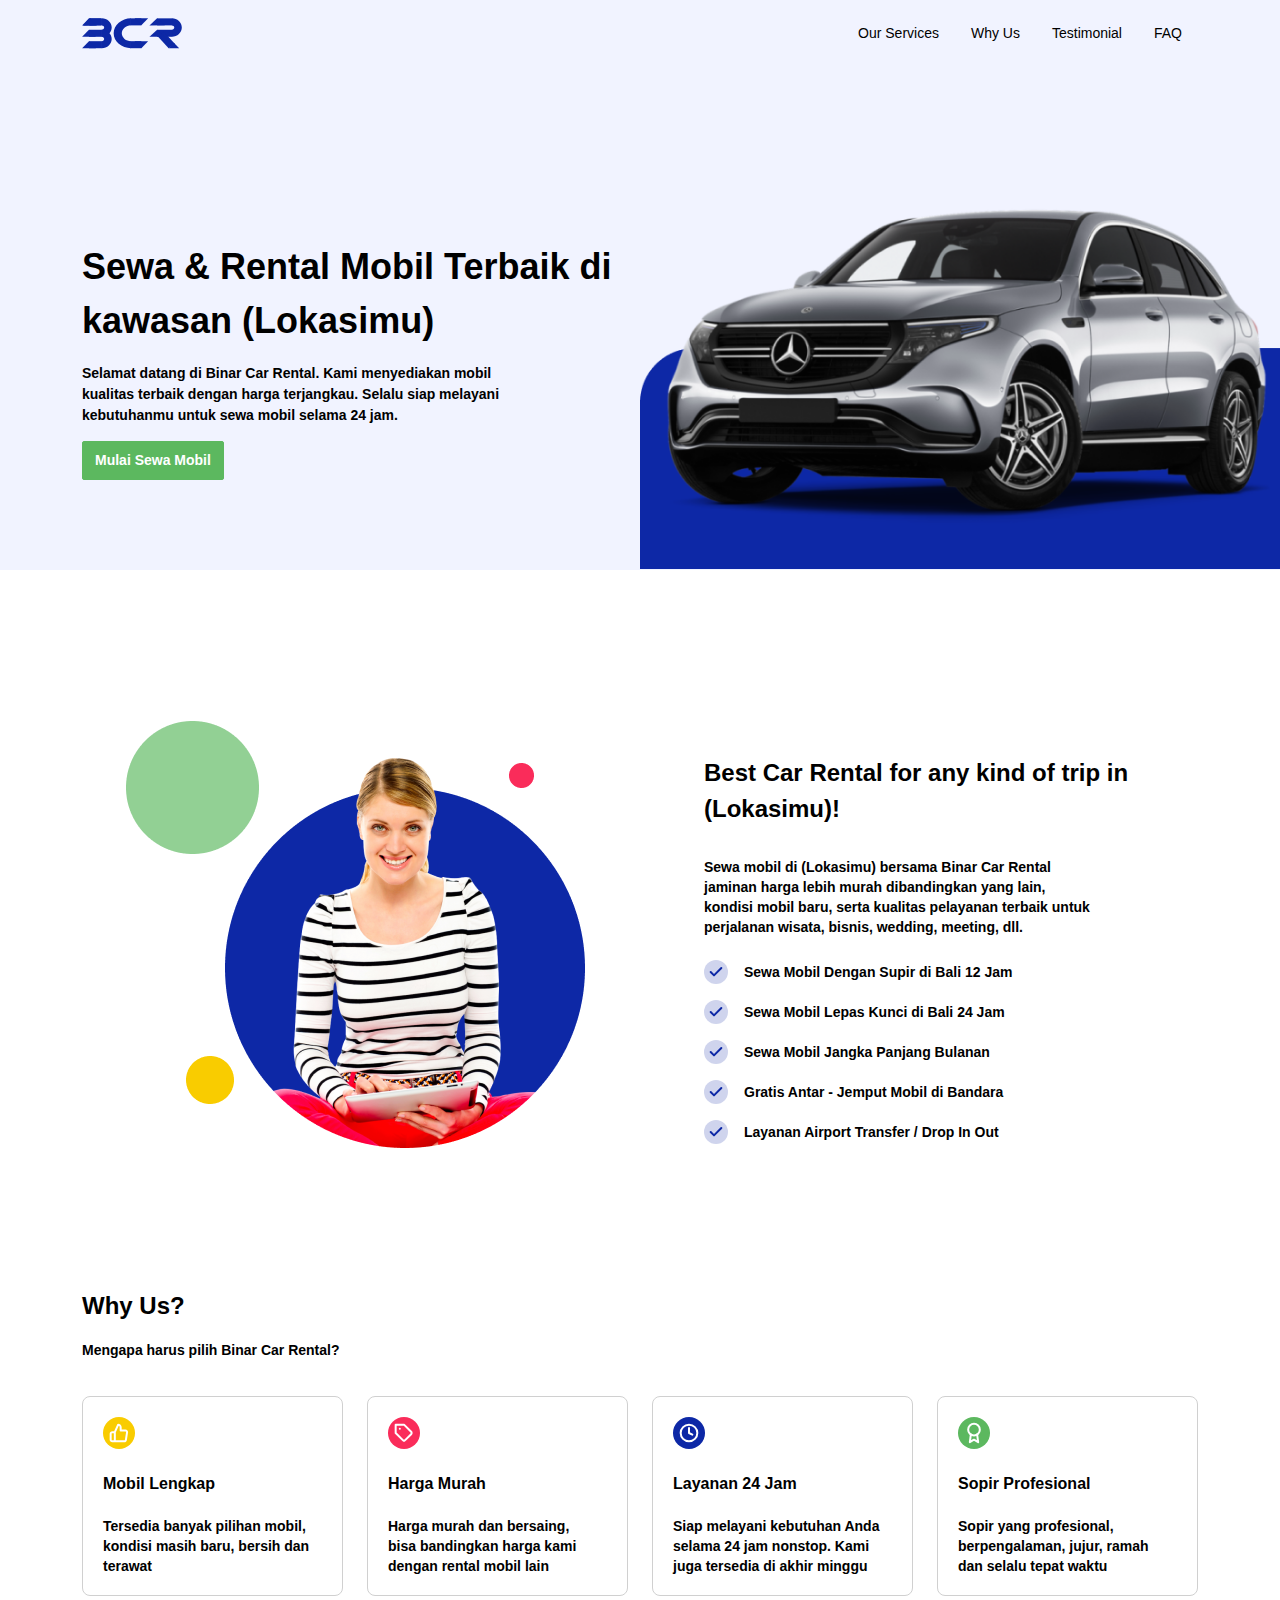
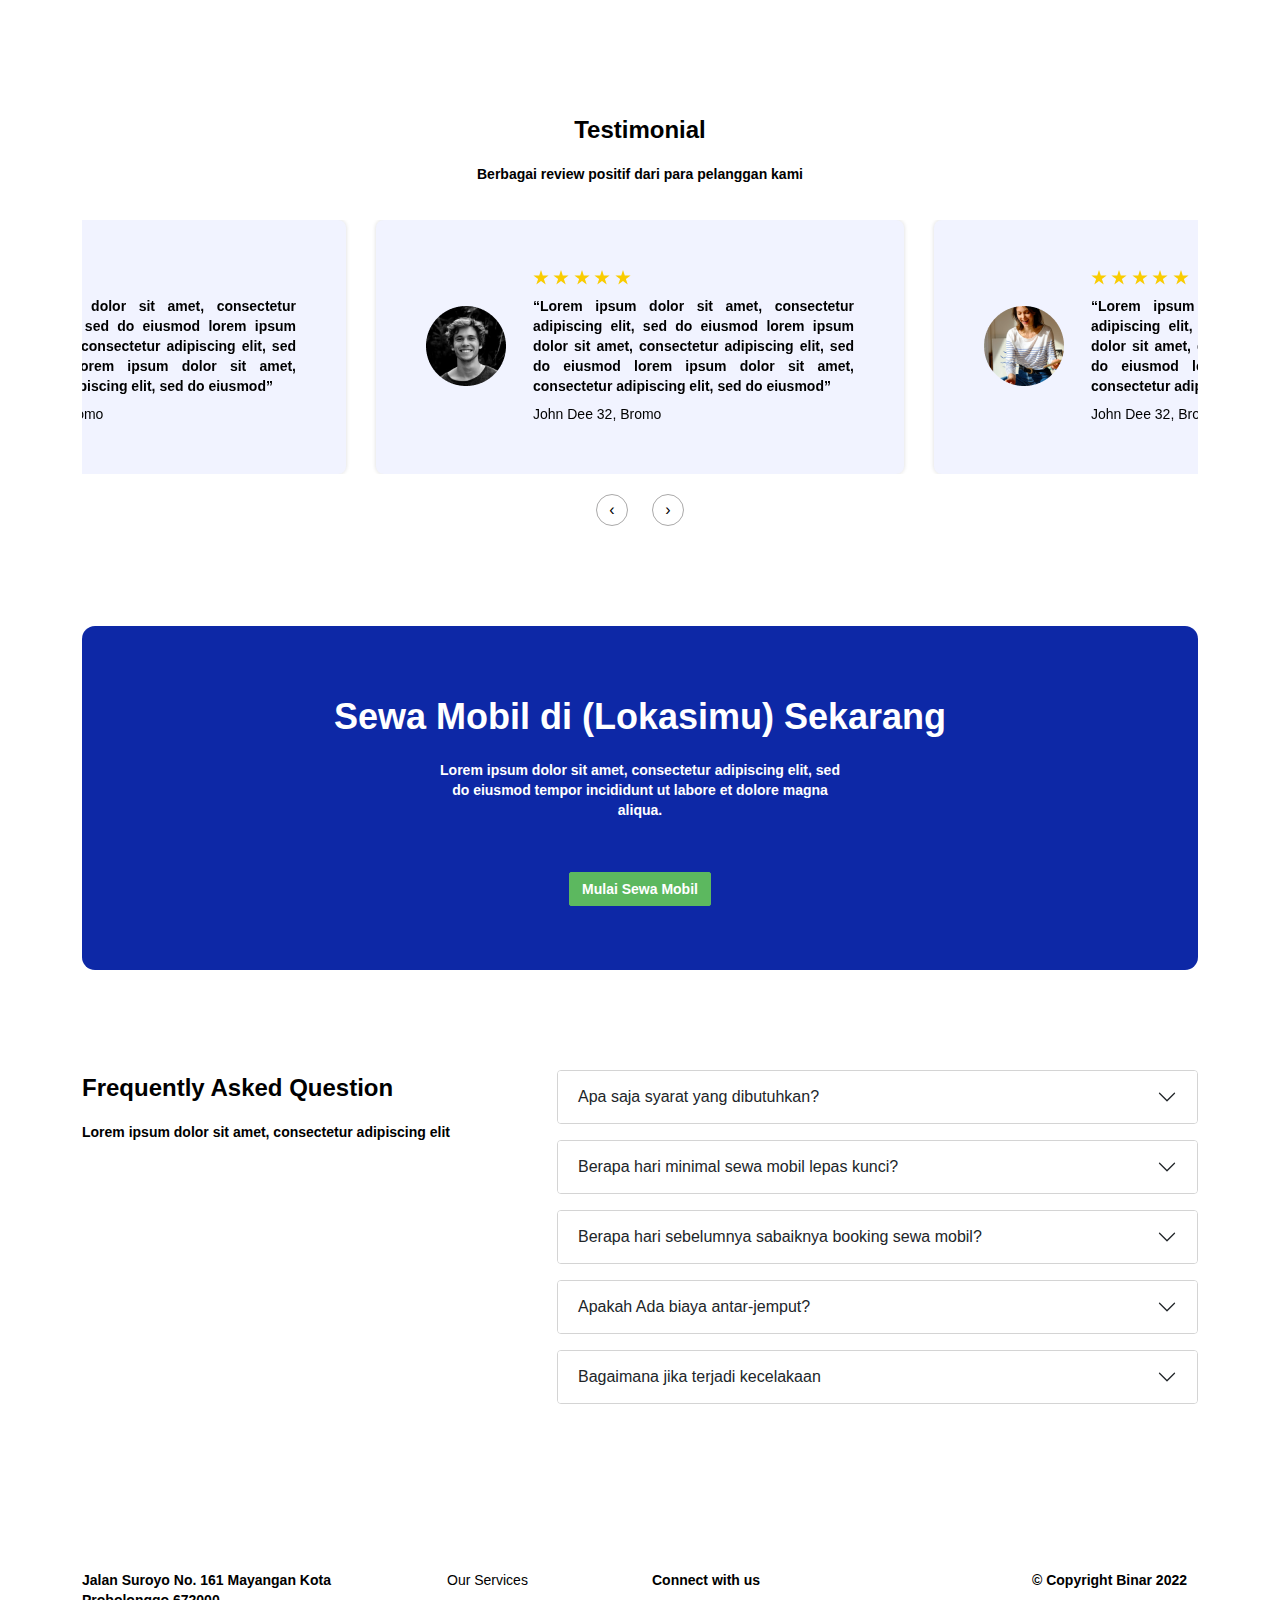
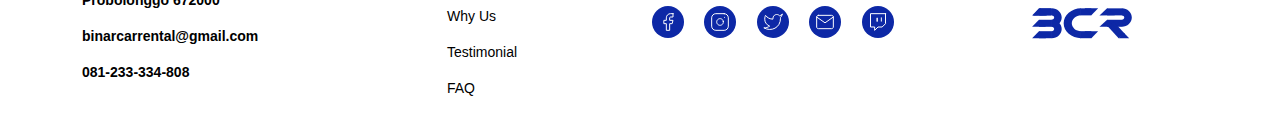
==== index.html @ c58bbc81 "index.html" ====
<!DOCTYPE html>
<html lang="en">

<head>
  <meta charset="UTF-8" />
  <meta http-equiv="X-UA-Compatible" content="IE=edge" />
  <meta name="viewport" content="width=device-width, initial-scale=1.0" />
  <link rel="shortcut icon" href="./images/baby-car.ico" type="image/x-icon" />
  <link rel="stylesheet" href="./css/bootstrap.css" />
  <link rel="stylesheet" href="./css/reset.css" />
  <link rel="stylesheet" href="./css/owl.carousel.min.css">
  <link rel="stylesheet" href="./css/styles.css" />
  <title>Binar Car Rental</title>
</head>

<body>
  <header class="header-nav">
    <div class="container">
      <div class="row">
        <a href="#hero-section" class="logo">
          <img src="./images/logo.svg" alt="">
        </a>
        <div class="sidebar">
          <div class="top-sidebar">
            <a href="#hero-section" class="logo-sidebar">
              <img src="./images/logo.svg" alt="">
            </a>
            <div class="close-button">
              <img class="" src="./images/close.svg" alt="">
            </div>
          </div>
          <ul class="navbar">
            <li>
              <a href="#our-services">Our Services</a>
            </li>
            <li>
              <a href="#why-us">Why Us</a>
            </li>
            <li>
              <a href="#testimonial">Testimonial</a>
            </li>
            <li>
              <a href="#faq">FAQ</a>
            </li>
          </ul>
        </div>
        <div class="overlay-bg"></div>
        <div class="burger-icon">
          <img src="./images/menu.png" alt="">
        </div>
      </div>
    </div>
  </header>

  <main class="main">
    <section class="hero-section" id="hero-section">
      <div class="container">
        <div class="col-lg-6">
          <div class="hero-content">
            <h1>Sewa & Rental Mobil Terbaik di kawasan (Lokasimu)</h1>
            <p>Selamat datang di Binar Car Rental. Kami menyediakan mobil kualitas terbaik dengan harga terjangkau.
              Selalu siap melayani kebutuhanmu untuk sewa mobil selama 24 jam.</p>
            <a href="" class="btn btn-success">Mulai Sewa Mobil</a>
          </div>
        </div>
      </div>
      <div class="hero-thumbnail">
        <img src="./images/img_car.png" alt="">
      </div>
    </section>

    <section class="our-services" id="our-services">
      <div class="container">
        <div class="row">
          <div class="col-lg-6 col-md-12">
            <div class="img-service">
              <img src="./images/img_service.png" alt="">
            </div>
          </div>
          <div class="col-lg-6 col-md-12">
            <div class="services-desc">
              <h3>Best Car Rental for any kind of trip in (Lokasimu)!</h3>
              <p>Sewa mobil di (Lokasimu) bersama Binar Car Rental jaminan harga lebih murah dibandingkan yang lain,
                kondisi mobil baru, serta kualitas pelayanan terbaik untuk perjalanan wisata, bisnis, wedding,
                meeting, dll.</p>
              <ul>
                <img src="./images/check-icon.svg" alt="">
                <li>Sewa Mobil Dengan Supir di Bali 12 Jam</li>
              </ul>
              <ul>
                <img src="./images/check-icon.svg" alt="">
                <li>Sewa Mobil Lepas Kunci di Bali 24 Jam</li>
              </ul>
              <ul>
                <img src="./images/check-icon.svg" alt="">
                <li>Sewa Mobil Jangka Panjang Bulanan</li>
              </ul>
              <ul>
                <img src="./images/check-icon.svg" alt="">
                <li>Gratis Antar - Jemput Mobil di Bandara</li>
              </ul>
              <ul>
                <img src="./images/check-icon.svg" alt="">
                <li>Layanan Airport Transfer / Drop In Out</li>
              </ul>
            </div>
          </div>
        </div>
      </div>
    </section>

    <section class="why-us" id="why-us">
      <div class="container">
        <div class="why-head">
          <h3>Why Us?</h3>
          <h4>Mengapa harus pilih Binar Car Rental?</h4>
        </div>
        <div class="row">
          <div class="col-lg-3 col-md-6">
            <div class="why-border">
              <div class="why-content">
                <img src="./images/why-1.svg" alt="">
                <h4>Mobil Lengkap</h4>
                <h5>
                  Tersedia banyak pilihan mobil, kondisi masih baru, bersih dan terawat
                </h5>
              </div>
            </div>
          </div>
          <div class="col-lg-3 col-md-6">
            <div class="why-border">
              <div class="why-content">
                <img src="./images/why-2.svg" alt="">
                <h4>Harga Murah</h4>
                <h5>
                  Harga murah dan bersaing, bisa bandingkan harga kami dengan rental mobil lain
                </h5>
              </div>
            </div>
          </div>
          <div class="col-lg-3 col-md-6">
            <div class="why-border">
              <div class="why-content">
                <img src="./images/why-3.svg" alt="">
                <h4>Layanan 24 Jam</h4>
                <h5>
                  Siap melayani kebutuhan Anda selama 24 jam nonstop. Kami juga tersedia di akhir minggu
                </h5>
              </div>
            </div>
          </div>
          <div class="col-lg-3 col-md-6">
            <div class="why-border">
              <div class="why-content">
                <img src="./images/why-4.svg" alt="">
                <h4>Sopir Profesional</h4>
                <h5>
                  Sopir yang profesional, berpengalaman, jujur, ramah dan selalu tepat waktu
                </h5>
              </div>
            </div>
          </div>
        </div>
      </div>
      </div>
    </section>

    <section class="testimonial" id="testimonial">
      <div class="container">
        <div class="testi-head">
          <h3>Testimonial</h3>
          <h4>Berbagai review positif dari para pelanggan kami</h4>
        </div>
        <div class="owl-carousel">
          <div class="row">
            <div class="col-lg-12">
              <div class="card-item">
                <div class="card-body">
                  <div class="col-3">
                    <img src="./images/img_testi_1.png" alt="">
                  </div>
                  <div class="col-9">
                    <div class="rate">
                      <img src="./images/star.svg" alt="">
                      <img src="./images/star.svg" alt="">
                      <img src="./images/star.svg" alt="">
                      <img src="./images/star.svg" alt="">
                      <img src="./images/star.svg" alt="">
                    </div>
                    <p>“Lorem ipsum dolor sit amet, consectetur adipiscing elit, sed do eiusmod lorem ipsum dolor sit
                      amet, consectetur adipiscing elit, sed do eiusmod lorem ipsum dolor sit amet, consectetur adipiscing
                      elit, sed do eiusmod”</p>
                    <h4>John Dee 32, Bromo</h4>
                  </div>
                </div>
              </div>
            </div>
          </div>
          <div class="row">
            <div class="col-lg-12">
              <div class="card-item">
                <div class="card-body">
                  <div class="col-3">
                    <img src="./images/img_testi_2.png" alt="">
                  </div>
                  <div class="col-9">
                    <div class="rate">
                      <img src="./images/star.svg" alt="">
                      <img src="./images/star.svg" alt="">
                      <img src="./images/star.svg" alt="">
                      <img src="./images/star.svg" alt="">
                      <img src="./images/star.svg" alt="">
                    </div>
                    <p>“Lorem ipsum dolor sit amet, consectetur adipiscing elit, sed do eiusmod lorem ipsum dolor sit
                      amet, consectetur adipiscing elit, sed do eiusmod lorem ipsum dolor sit amet, consectetur adipiscing
                      elit, sed do eiusmod”</p>
                    <h4>John Dee 32, Bromo</h4>
                  </div>
                </div>
              </div>
            </div>
          </div>
          <div class="row">
            <div class="col-lg-12">
              <div class="card-item">
                <div class="card-body">
                  <div class="col-3">
                    <img src="./images/img_testi_2.png" alt="">
                  </div>
                  <div class="col-9">
                    <div class="rate">
                      <img src="./images/star.svg" alt="">
                      <img src="./images/star.svg" alt="">
                      <img src="./images/star.svg" alt="">
                      <img src="./images/star.svg" alt="">
                      <img src="./images/star.svg" alt="">
                    </div>
                    <p>“Lorem ipsum dolor sit amet, consectetur adipiscing elit, sed do eiusmod lorem ipsum dolor sit
                      amet, consectetur adipiscing elit, sed do eiusmod lorem ipsum dolor sit amet, consectetur adipiscing
                      elit, sed do eiusmod”</p>
                    <h4>John Dee 32, Bromo</h4>
                  </div>
                </div>
              </div>
            </div>
          </div>
        </div>
      </div>
    </section>

    <section class="cta-banner">
      <div class="container">
        <div class="cta-body">
          <h1>Sewa Mobil di (Lokasimu) Sekarang</h1>
          <p>Lorem ipsum dolor sit amet, consectetur adipiscing elit, sed do eiusmod tempor
            incididunt ut labore et dolore magna aliqua. </p>
          <a href="" class="btn btn-primary">Mulai Sewa Mobil</a>
        </div>
      </div>
    </section>

    <section class="faq" id="faq">
      <div class="container">
        <div class="row">
          <div class="col-lg-5 col-md-12">
            <div class="faq-head">
              <h3>Frequently Asked Question</h3>
              <h4>Lorem ipsum dolor sit amet, consectetur adipiscing elit</h4>
            </div>
          </div>
          <div class="col-lg-7 col-md-12">
            <div class="accordion" id="accordionExample">
              <div class="accordion-border">
                <div class="accordion-item">
                  <h2 class="accordion-header" id="heading1">
                    <button class="accordion-button collapsed" type="button" data-bs-toggle="collapse"
                      data-bs-target="#collapse1" aria-expanded="false" aria-controls="collapse1">
                      Apa saja syarat yang dibutuhkan?
                    </button>
                  </h2>
                  <div id="collapse1" class="accordion-collapse collapse" aria-labelledby="heading1"
                    data-bs-parent="#accordionExample">
                    <div class="accordion-body">
                      Lorem ipsum dolor sit amet consectetur adipisicing elit. Ut error accusamus, exercitationem
                      tempora
                      itaque sunt doloribus nihil officiis dolores fugiat.
                    </div>
                  </div>
                </div>
              </div>
              <div class="accordion-border">
                <div class="accordion-item">
                  <h2 class="accordion-header" id="heading2">
                    <button class="accordion-button collapsed" type="button" data-bs-toggle="collapse"
                      data-bs-target="#collapse2" aria-expanded="false" aria-controls="collapse2">
                      Berapa hari minimal sewa mobil lepas kunci?
                    </button>
                  </h2>
                  <div id="collapse2" class="accordion-collapse collapse" aria-labelledby="heading2"
                    data-bs-parent="#accordionExample">
                    <div class="accordion-body">
                      Lorem ipsum dolor sit amet consectetur adipisicing elit. Ut error accusamus, exercitationem
                      tempora
                      itaque sunt doloribus nihil officiis dolores fugiat.
                    </div>
                  </div>
                </div>
              </div>
              <div class="accordion-border">
                <div class="accordion-item">
                  <h2 class="accordion-header" id="heading3">
                    <button class="accordion-button collapsed" type="button" data-bs-toggle="collapse"
                      data-bs-target="#collapse3" aria-expanded="false" aria-controls="collapse3">
                      Berapa hari sebelumnya sabaiknya booking sewa mobil?
                    </button>
                  </h2>
                  <div id="collapse3" class="accordion-collapse collapse" aria-labelledby="heading3"
                    data-bs-parent="#accordionExample">
                    <div class="accordion-body">
                      Lorem ipsum dolor sit amet consectetur adipisicing elit. Ut error accusamus, exercitationem
                      tempora
                      itaque sunt doloribus nihil officiis dolores fugiat.
                    </div>
                  </div>
                </div>
              </div>
              <div class="accordion-border">
                <div class="accordion-item">
                  <h2 class="accordion-header" id="heading4">
                    <button class="accordion-button collapsed" type="button" data-bs-toggle="collapse"
                      data-bs-target="#collapse4" aria-expanded="false" aria-controls="collapse4">
                      Apakah Ada biaya antar-jemput?
                    </button>
                  </h2>
                  <div id="collapse4" class="accordion-collapse collapse" aria-labelledby="heading4"
                    data-bs-parent="#accordionExample">
                    <div class="accordion-body">
                      Lorem ipsum dolor sit amet consectetur adipisicing elit. Ut error accusamus, exercitationem
                      tempora
                      itaque sunt doloribus nihil officiis dolores fugiat.
                    </div>
                  </div>
                </div>
              </div>
              <div class="accordion-border">
                <div class="accordion-item">
                  <h2 class="accordion-header" id="heading5">
                    <button class="accordion-button collapsed" type="button" data-bs-toggle="collapse"
                      data-bs-target="#collapse5" aria-expanded="false" aria-controls="collapse5">
                      Bagaimana jika terjadi kecelakaan
                    </button>
                  </h2>
                  <div id="collapse5" class="accordion-collapse collapse" aria-labelledby="heading5"
                    data-bs-parent="#accordionExample">
                    <div class="accordion-body">
                      Lorem ipsum dolor sit amet consectetur adipisicing elit. Ut error accusamus, exercitationem
                      tempora
                      itaque sunt doloribus nihil officiis dolores fugiat.
                    </div>
                  </div>
                </div>
              </div>
            </div>
          </div>
        </div>
      </div>
    </section>
  </main>

  <footer class="footer">
    <div class="container">
      <div class="row">
        <div class="col-lg-3 col-md-6">
          <div class="address">
            <h4>Jalan Suroyo No. 161 Mayangan Kota Probolonggo 672000</h4>
            <h4>binarcarrental@gmail.com</h4>
            <h4>081-233-334-808</h4>
          </div>
        </div>
        <div class="col-lg-3 col-md-6">
          <ul class="nav-footer">
            <li>
              <a href="#our-services">Our Services</a>
            </li>
            <li>
              <a href="#why-us">Why Us</a>
            </li>
            <li>
              <a href="#testimonial">Testimonial</a>
            </li>
            <li>
              <a href="#faq">FAQ</a>
            </li>
        </div>
        <div class="col-lg-4 col-md-6">
          <div class="info-binar">
            <h4>Connect with us</h4>
            <a href="https://www.facebook.com/binaracademy/" target="_blank">
              <img src="./images/icon_facebook.svg" alt="">
            </a>
            <a href="https://www.instagram.com/academybinar/" target="_blank">
              <img src="./images/icon_instagram.svg" alt="">
            </a>
            <a href="https://twitter.com/academybinar" target="_blank">
              <img src="./images/icon_twitter.svg" alt="">
            </a>
            <a href="info@binar.co.id" target="_blank">
              <img src="./images/icon_mail.svg" alt="">
            </a>
            <a href="https://m.twitch.tv/" target="_blank">
              <img src="./images/icon_twitch.svg" alt="">
            </a>
          </div>
        </div>
        <div class="col-lg-2 col-md-6">
          <div class="copyright">
            <h4>&copy; Copyright Binar 2022</h4>
            <img src="./images/logo.svg" alt="">
          </div>
        </div>
      </div>
    </div>
  </footer>

  <script src="./js/jquery.js"></script>
  <script src="./js/owl.carousel.min.js"></script>
  <script src="./js/popper.min.js"></script>
  <script src="./js/bootstrap.js"></script>
  <script src="./js/script.js"></script>
</body>

</html>
---- css/styles.css ----
body {
  width: 100%;
  margin: 0 auto;
  font-family: Arial, sans-serif;
  color: #000000;
}

/* .container {
  border: 1px solid blue;
} */

.header-nav {
  width: 100%;
  padding: 15px;
  position: fixed;
  background: #F1F3FF;
  z-index: 99;
}

.logo {
  width: 100px;
  display: flex;
  align-items: center;
}

.logo img:hover {
  width: 100%;
}

.navbar {
  display: flex;
  justify-content: flex-end;
}

.navbar a {
  margin: 16px;
  font-family: 'Arial';
  font-style: normal;
  font-weight: 400;
  font-size: 14px;
  line-height: 20px;
  text-decoration: none;
  color: #000000;
}

.navbar a:hover {
  color: #00ac11;
  text-decoration: underline;
}

.sidebar {
  flex: 1;
}

.top-sidebar {
  display: none;
}

.logo-sidebar img:hover {
  width: 40%;
}

.overlay-bg {
  display: none;
}

.burger-icon {
  display: none;
}

.hero-section {
  background: #F1F3FF;
  padding-top: 150px;
  position: relative;
}

.hero-content {
  padding: 90px 0;
}

.hero-content h1 {
  font-weight: 700;
  font-size: 36px;
  line-height: 1.5;
  margin-bottom: 15px;
}

.hero-content p {
  font-weight: 700;
  font-size: 14px;
  line-height: 1.5;
  max-width: 75%;
  margin-bottom: 15px;
}

.hero-content a {
  background: #5CB85F;
  border-color: #5CB85F;
  border-radius: 2px;
  padding: 8px 12px;
  font-weight: 700;
  font-size: 14px;
  line-height: 1.5;
  color: #FFFFFF;
}

.hero-thumbnail {
  position: absolute;
  right: 0;
  bottom: -2px;
  width: 50%;
}

.hero-thumbnail img {
  width: 100%;
}

.our-services {
  padding-top: 150px;
}

.img-service {
  padding: 0;
}

.img-service img {
  display: flex;
  margin: auto;
}

.services-desc {
  padding: 20px 52px;
}

.services-desc h3 {
  font-weight: 700;
  font-size: 24px;
  line-height: 36px;
  padding: 15px 0;
}

.services-desc p {
  font-weight: 700;
  font-size: 14px;
  line-height: 20px;
  width: 88%;
  padding: 15px 0;
}

.services-desc ul {
  display: flex;
  align-items: center;
}

.services-desc li {
  padding: 10px 16px;
  font-weight: 700;
  font-size: 14px;
  line-height: 20px;
}

.why-us {
  padding-top: 100px;
}

.why-head {
  padding: 8px 0;
}

.why-head h3 {
  font-weight: 700;
  font-size: 24px;
  line-height: 36px;
  color: #000000;
  padding: 8px 0;
}

.why-head h4 {
  font-weight: 700;
  font-size: 14px;
  line-height: 20px;
  color: #000000;
  padding: 8px 0;
}

.why-border {
  margin-top: 20px;
}

.why-content {
  padding: 10px;
  padding-right: 20px;
  width: 100%;
  height: 200px;
  border: 1px solid #D0D0D0;
  border-radius: 8px;
}

.why-content img {
  padding: 10px;
}

.why-content h4 {
  padding: 10px;
  font-weight: 700;
  font-size: 16px;
  line-height: 24px;
  color: #000000;
}

.why-content h5 {
  padding: 10px;
  font-weight: 700;
  font-size: 14px;
  line-height: 20px;
  color: #000000;
}

.testimonial {
  padding-top: 100px;
  max-width: 150%;
}

.testi-head {
  padding: 8px 0;
  text-align: center;
  margin-bottom: 20px;
}

.testi-head h3 {
  font-weight: 700;
  font-size: 24px;
  line-height: 36px;
  color: #000000;
  padding: 8px 0;
}

.testi-head h4 {
  font-weight: 700;
  font-size: 14px;
  line-height: 20px;
  color: #000000;
  padding: 8px 0;
}

.card-body {
  display: flex;
  background: #F1F3FF;
  box-shadow: 0px 0px 4px rgba(0, 0, 0, 0.15);
  border-radius: 8px;
  align-items: center;
  padding: 50px;
  margin: 0 15px;
}

.card-body p {
  text-align: justify;
  font-family: 'Arial';
  font-style: normal;
  font-weight: 700;
  font-size: 14px;
  line-height: 20px;
  color: #000000;
  padding-bottom: 8px;
}

.card-body h4 {
  font-family: 'Arial';
  font-style: normal;
  font-weight: 400;
  font-size: 14px;
  line-height: 20px;
  color: #000000;
}

.rate {
  padding-bottom: 8px;
}

.cta-banner {
  padding-top: 100px;
}

.cta-body {
  background: #0D28A6;
  border-radius: 13px;
  text-align: center;
}

.cta-body h1 {
  font-weight: 700;
  font-size: 36px;
  line-height: 150%;
  color: #FFFFFF;
  padding-top: 64px;
}

.cta-body p {
  font-weight: 700;
  font-size: 14px;
  line-height: 20px;
  color: #FFFFFF;
  padding: 16px 32% 0;
}

.cta-body a {
  background: #5CB85F;
  border-color: #5CB85F;
  border-radius: 2px;
  font-weight: 700;
  font-size: 14px;
  line-height: 20px;
  color: #FFFFFF;
  margin: 52px 0 64px;
}

.faq {
  padding-top: 100px;
}

.faq h3 {
  font-weight: 700;
  font-size: 24px;
  line-height: 36px;
  color: #000000;
}

.faq h4 {
  font-weight: 700;
  font-size: 14px;
  line-height: 20px;
  color: #000000;
  padding-top: 16px;
}

.accordion-border {
  border: none;
}

.accordion-item {
  margin-bottom: 16px;
  background: #FFFFFF;
  border: 1px solid #D4D4D4;
  border-radius: 4px;
}

.footer {
  padding: 150px 0 25px;
}

.footer h4 {
  font-weight: 700;
  font-size: 14px;
  line-height: 20px;
  color: #000000;
  padding-bottom: 16px;
}

.nav-footer li {
  flex-direction: column;
  padding-bottom: 16px;
  padding-left: 80px;
}

.nav-footer a {
  font-weight: 400;
  font-size: 14px;
  line-height: 20px;
  color: #000000;
  text-decoration: none;
}

.nav-footer a:hover {
  color: #00ac11;
  text-decoration: underline;
}

.footer a {
  text-decoration: none;
  padding-right: 16px;
}

.footer a img:hover {
  width: 10%;
}

.copyright img:hover {
  width: 70%;
}

@media (max-width:991px) {
  .hero-section {
    padding-top: 100px;
  }
  .hero-content {
    padding-top: 0;
    padding-right: 15px;
    padding-bottom: 50px;
  }
  .hero-content h1 {
    font-size: 32px;
  }
  .hero-content p {
    max-width: 100%;
  }
  .hero-thumbnail {
    position: relative;
    width: 100%;
    right: 0;
    bottom: 0;
  }
  .our-services {
    padding-top: 150px;
  }
  .img-service img {
    max-width: 85%;
  }
  .services-desc {
    padding: 0;
  }
  .why-us {
    padding-top: 70px;
    padding-left: 15px;
    padding-right: 15px;
  }
  .why-head {
    text-align: center;
  }
  .card-body {
    flex-direction: column ;
    padding: 40px 0;
  }
  .rate {
    text-align: center;
  }
  .cta-banner {
    padding-left: 15px;
    padding-right: 15px;
  }
  .cta-banner h1 {
    padding: 64px 50px;
    padding-bottom: 16px;
  }
  .cta-banner p {
    padding: 0 64px;
  }
  .cta-banner a {
    margin: 32px 0 64px;
  }
  .faq {
    padding-top: 80px;
    padding-left: 15px;
    padding-right: 15px;
  }
  .faq-head {
    text-align: center;
  }
  .accordion {
    padding-top: 40px;
  }
  .footer {
    padding: 180px 15px 25px;
    margin: 0 15px;
  }
  .address {
    margin-bottom: 20px;
  }
  .nav-footer {
    margin-bottom: 20px;
  }
  .nav-footer li {
    padding-left: 0;
  }
  .info-binar {
    margin: 20px 0;
  }
  .copyright {
    margin: 20px 0;
  }
}

@media (max-width:767px) {
  .burger-icon {
    display: flex;
    flex: 1;
    justify-content: flex-end;
    align-items: center;
  }
  .burger-icon img {
    width: 40px;
  }
  .sidebar {
    position: absolute;
    width: 180px;
    height: 100vh;
    top: 0;
    right: -180px;
    padding-top: 20px;
    background: #FFFFFF;
    box-shadow: 0px 0px 4px rgba(0, 0, 0, 0.15);
    z-index: 1;
    transition: 1s;
  }
  .sidebar.navbar-active {
    right: 0px;
  }
  .top-sidebar {
    display: flex;
    align-items: center;
    justify-content: space-between;
  }
  .logo-sidebar img {
    max-width: 50%;
  }
  .navbar {
    flex-direction: column;
    align-items: flex-start;
  }
  .navbar li {
    padding-top: 16px;
  }
  .navbar a {
    margin-left: 0;
  }
  .overlay-bg {
    position: absolute;
    width: 100vw;
    height: 100vh;
    top: 0;
    left: 0;
    background: rgba(0, 0, 0, 0.6);
    display: none;
  }
  .overlay-bg.navbar-active {
    display: block;
  }
  .hero-section {
    padding-top: 80px;
  }
  .hero-content {
    padding-left: 15px;
  }
  .hero-content h1 {
    font-size: 28px;
  }
  .hero-content p {
    text-align: justify;
  }
  .our-services {
    padding-top: 100px;
  }
  .services-desc {
    padding: 15px 15px 0 15px;
  }
  .card-body {
    flex-direction: column ;
    padding: 40px 0;
  }
  .rate {
    text-align: center;
  }
}
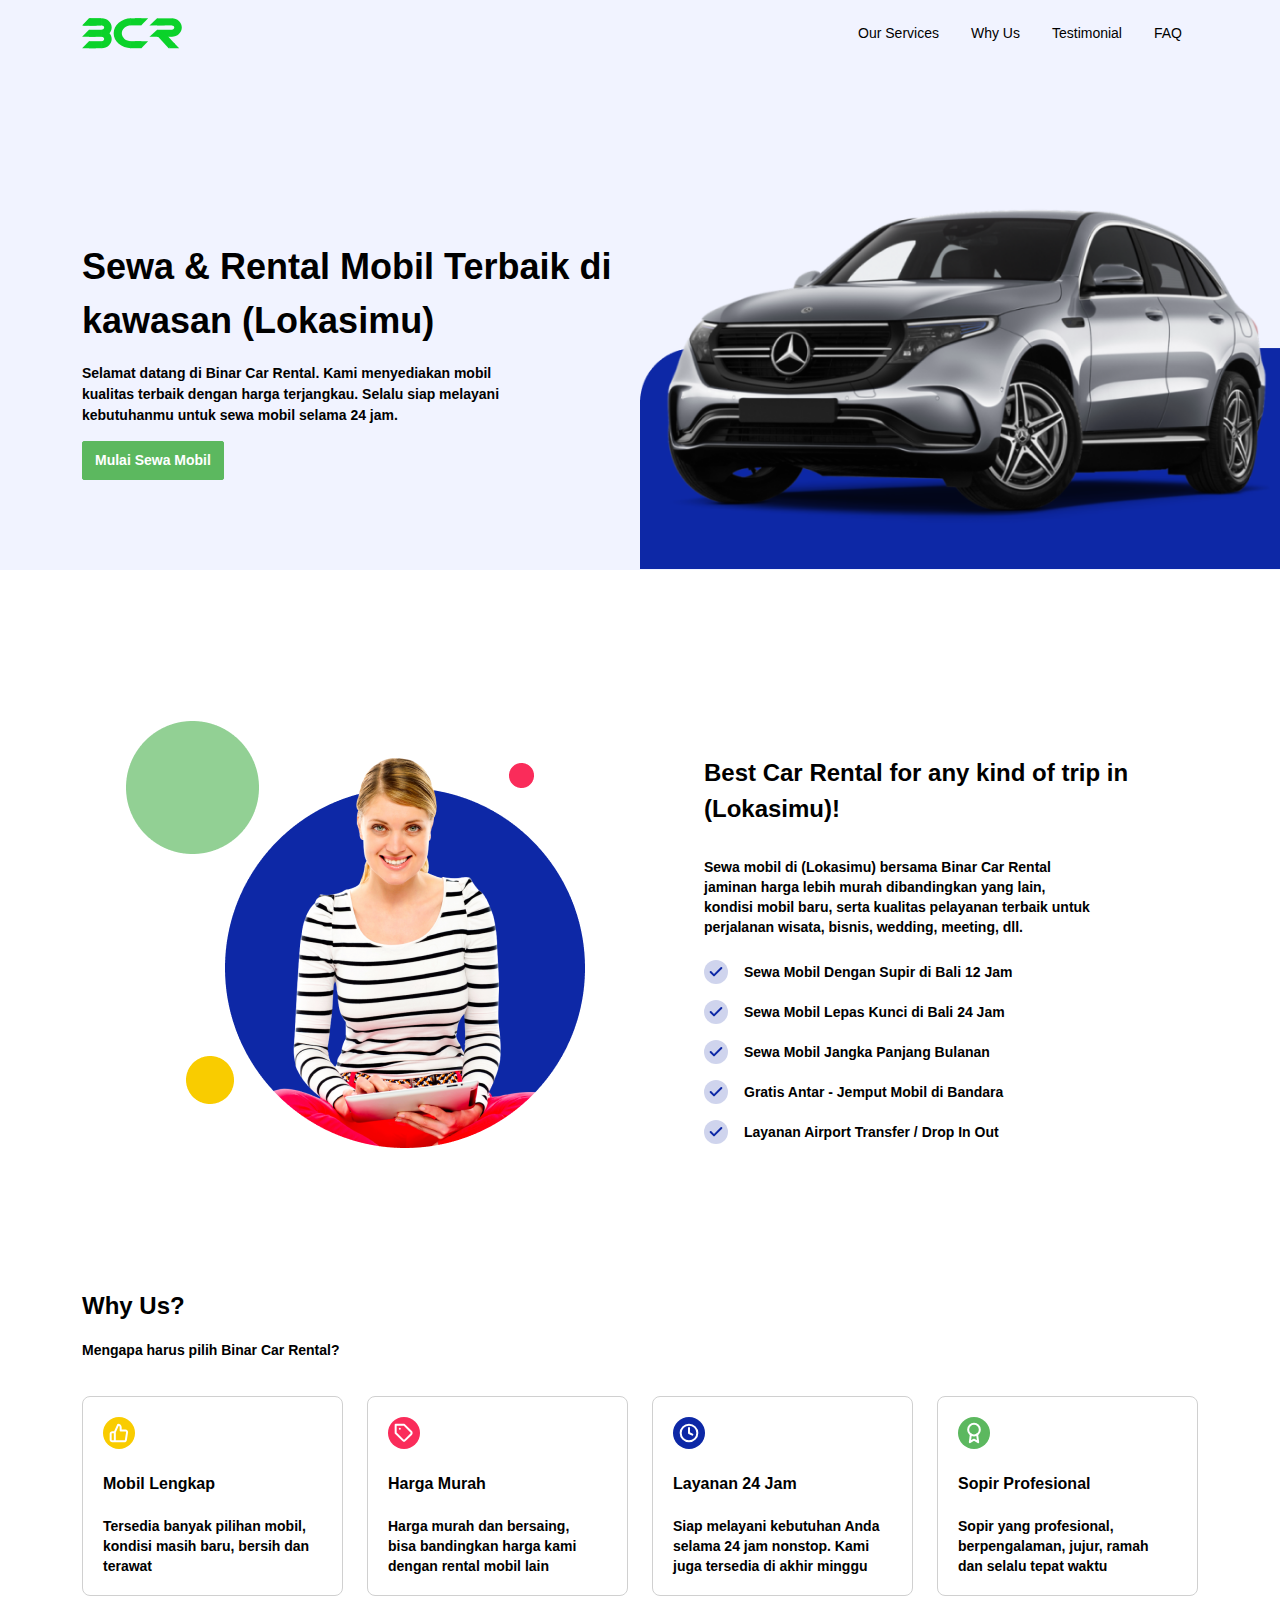
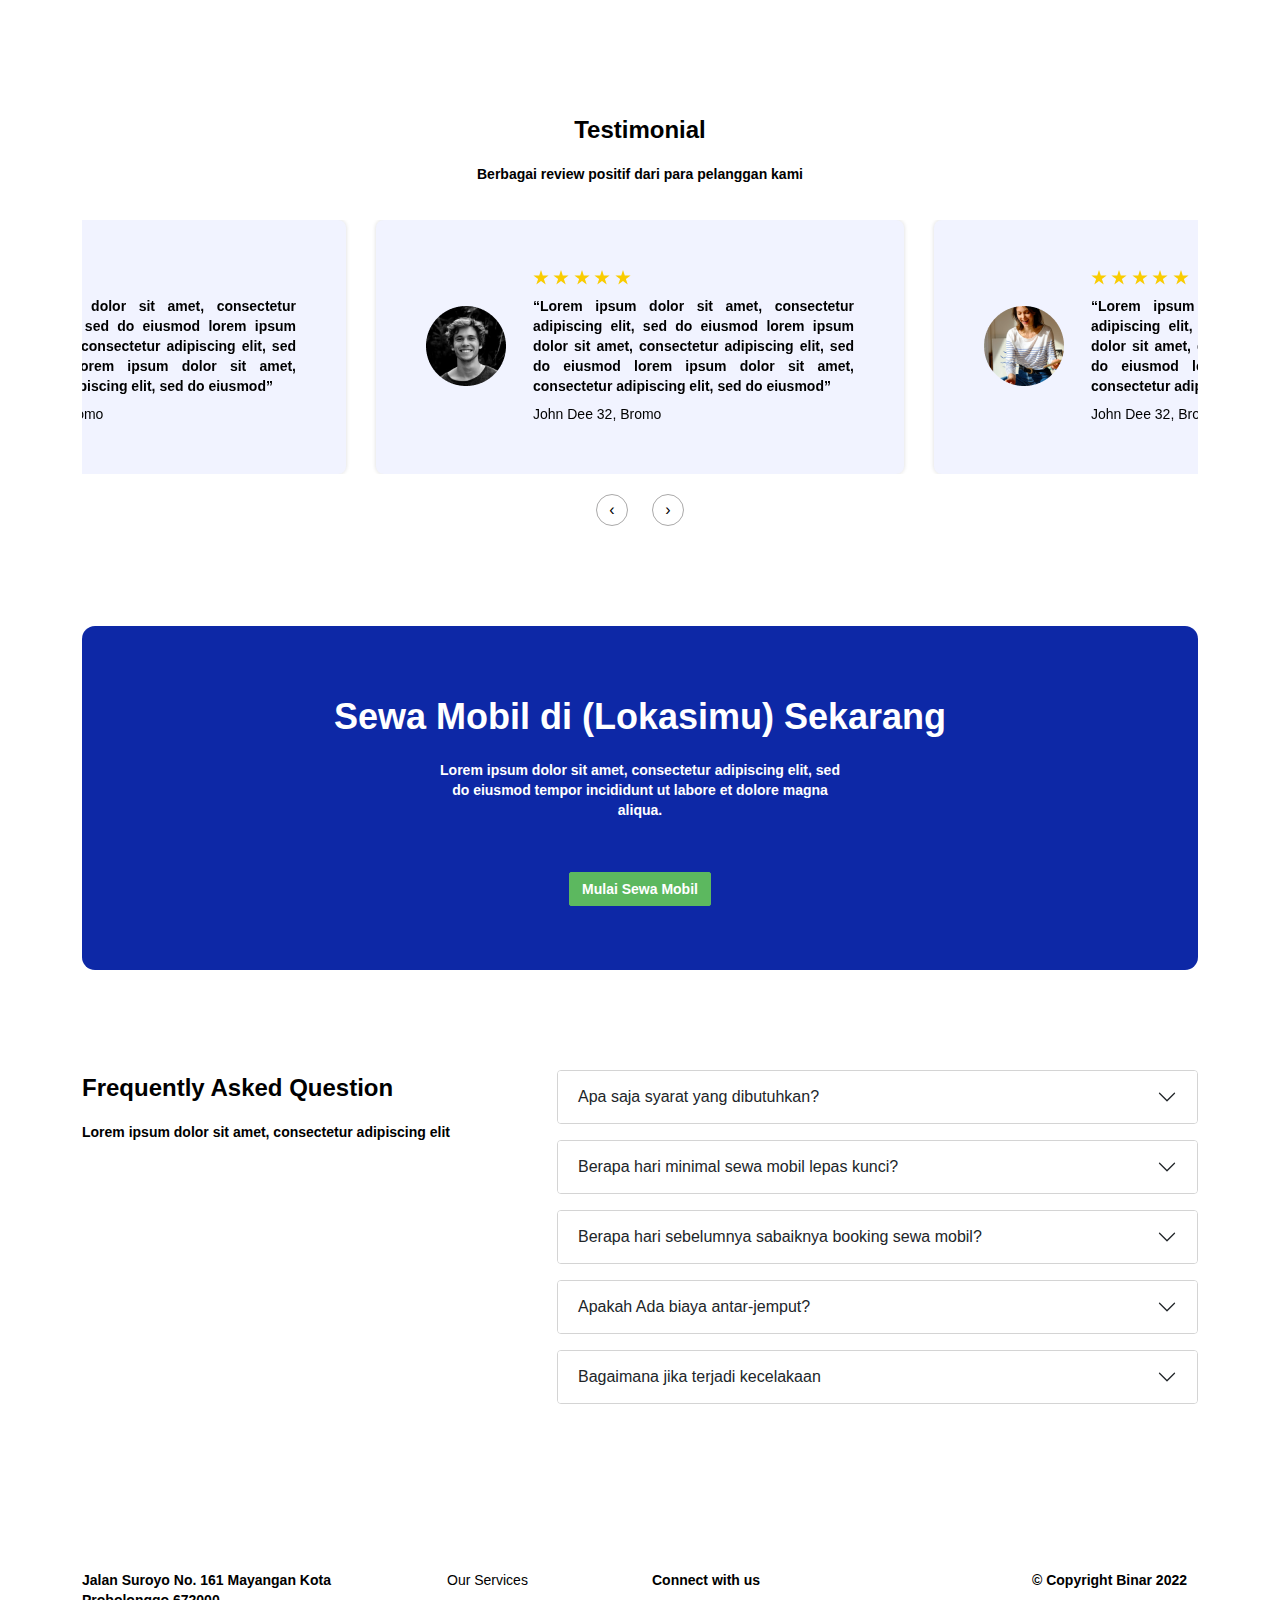
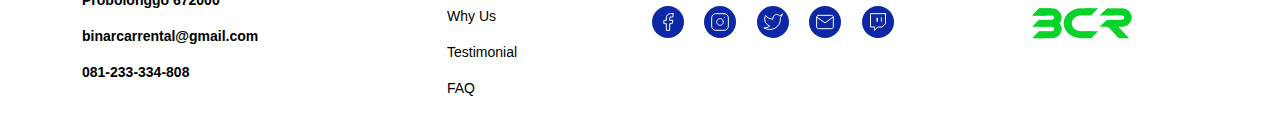
==== commit 6a49f7f8: "update logo & favicon" ====
--- a/index.html
+++ b/index.html
@@ -5,7 +5,7 @@
   <meta charset="UTF-8" />
   <meta http-equiv="X-UA-Compatible" content="IE=edge" />
   <meta name="viewport" content="width=device-width, initial-scale=1.0" />
-  <link rel="shortcut icon" href="./images/baby-car.ico" type="image/x-icon" />
+  <link rel="shortcut icon" href="./images/favicon.ico" type="image/x-icon" />
   <link rel="stylesheet" href="./css/bootstrap.css" />
   <link rel="stylesheet" href="./css/reset.css" />
   <link rel="stylesheet" href="./css/owl.carousel.min.css">
@@ -13,7 +13,7 @@
   <title>Binar Car Rental</title>
 </head>
 
-<body>
+<body class="homepage">
   <header class="header-nav">
     <div class="container">
       <div class="row">
@@ -60,7 +60,7 @@
             <h1>Sewa & Rental Mobil Terbaik di kawasan (Lokasimu)</h1>
             <p>Selamat datang di Binar Car Rental. Kami menyediakan mobil kualitas terbaik dengan harga terjangkau.
               Selalu siap melayani kebutuhanmu untuk sewa mobil selama 24 jam.</p>
-            <a href="" class="btn btn-success">Mulai Sewa Mobil</a>
+            <a href="find-car.html" target="_blank" class="btn btn-success">Mulai Sewa Mobil</a>
           </div>
         </div>
       </div>
@@ -188,7 +188,8 @@
                       <img src="./images/star.svg" alt="">
                     </div>
                     <p>“Lorem ipsum dolor sit amet, consectetur adipiscing elit, sed do eiusmod lorem ipsum dolor sit
-                      amet, consectetur adipiscing elit, sed do eiusmod lorem ipsum dolor sit amet, consectetur adipiscing
+                      amet, consectetur adipiscing elit, sed do eiusmod lorem ipsum dolor sit amet, consectetur
+                      adipiscing
                       elit, sed do eiusmod”</p>
                     <h4>John Dee 32, Bromo</h4>
                   </div>
@@ -212,7 +213,8 @@
                       <img src="./images/star.svg" alt="">
                     </div>
                     <p>“Lorem ipsum dolor sit amet, consectetur adipiscing elit, sed do eiusmod lorem ipsum dolor sit
-                      amet, consectetur adipiscing elit, sed do eiusmod lorem ipsum dolor sit amet, consectetur adipiscing
+                      amet, consectetur adipiscing elit, sed do eiusmod lorem ipsum dolor sit amet, consectetur
+                      adipiscing
                       elit, sed do eiusmod”</p>
                     <h4>John Dee 32, Bromo</h4>
                   </div>
@@ -236,7 +238,8 @@
                       <img src="./images/star.svg" alt="">
                     </div>
                     <p>“Lorem ipsum dolor sit amet, consectetur adipiscing elit, sed do eiusmod lorem ipsum dolor sit
-                      amet, consectetur adipiscing elit, sed do eiusmod lorem ipsum dolor sit amet, consectetur adipiscing
+                      amet, consectetur adipiscing elit, sed do eiusmod lorem ipsum dolor sit amet, consectetur
+                      adipiscing
                       elit, sed do eiusmod”</p>
                     <h4>John Dee 32, Bromo</h4>
                   </div>
@@ -254,7 +257,7 @@
           <h1>Sewa Mobil di (Lokasimu) Sekarang</h1>
           <p>Lorem ipsum dolor sit amet, consectetur adipiscing elit, sed do eiusmod tempor
             incididunt ut labore et dolore magna aliqua. </p>
-          <a href="" class="btn btn-primary">Mulai Sewa Mobil</a>
+          <a href="find-car.html" target="_blank" class="btn btn-primary">Mulai Sewa Mobil</a>
         </div>
       </div>
     </section>
